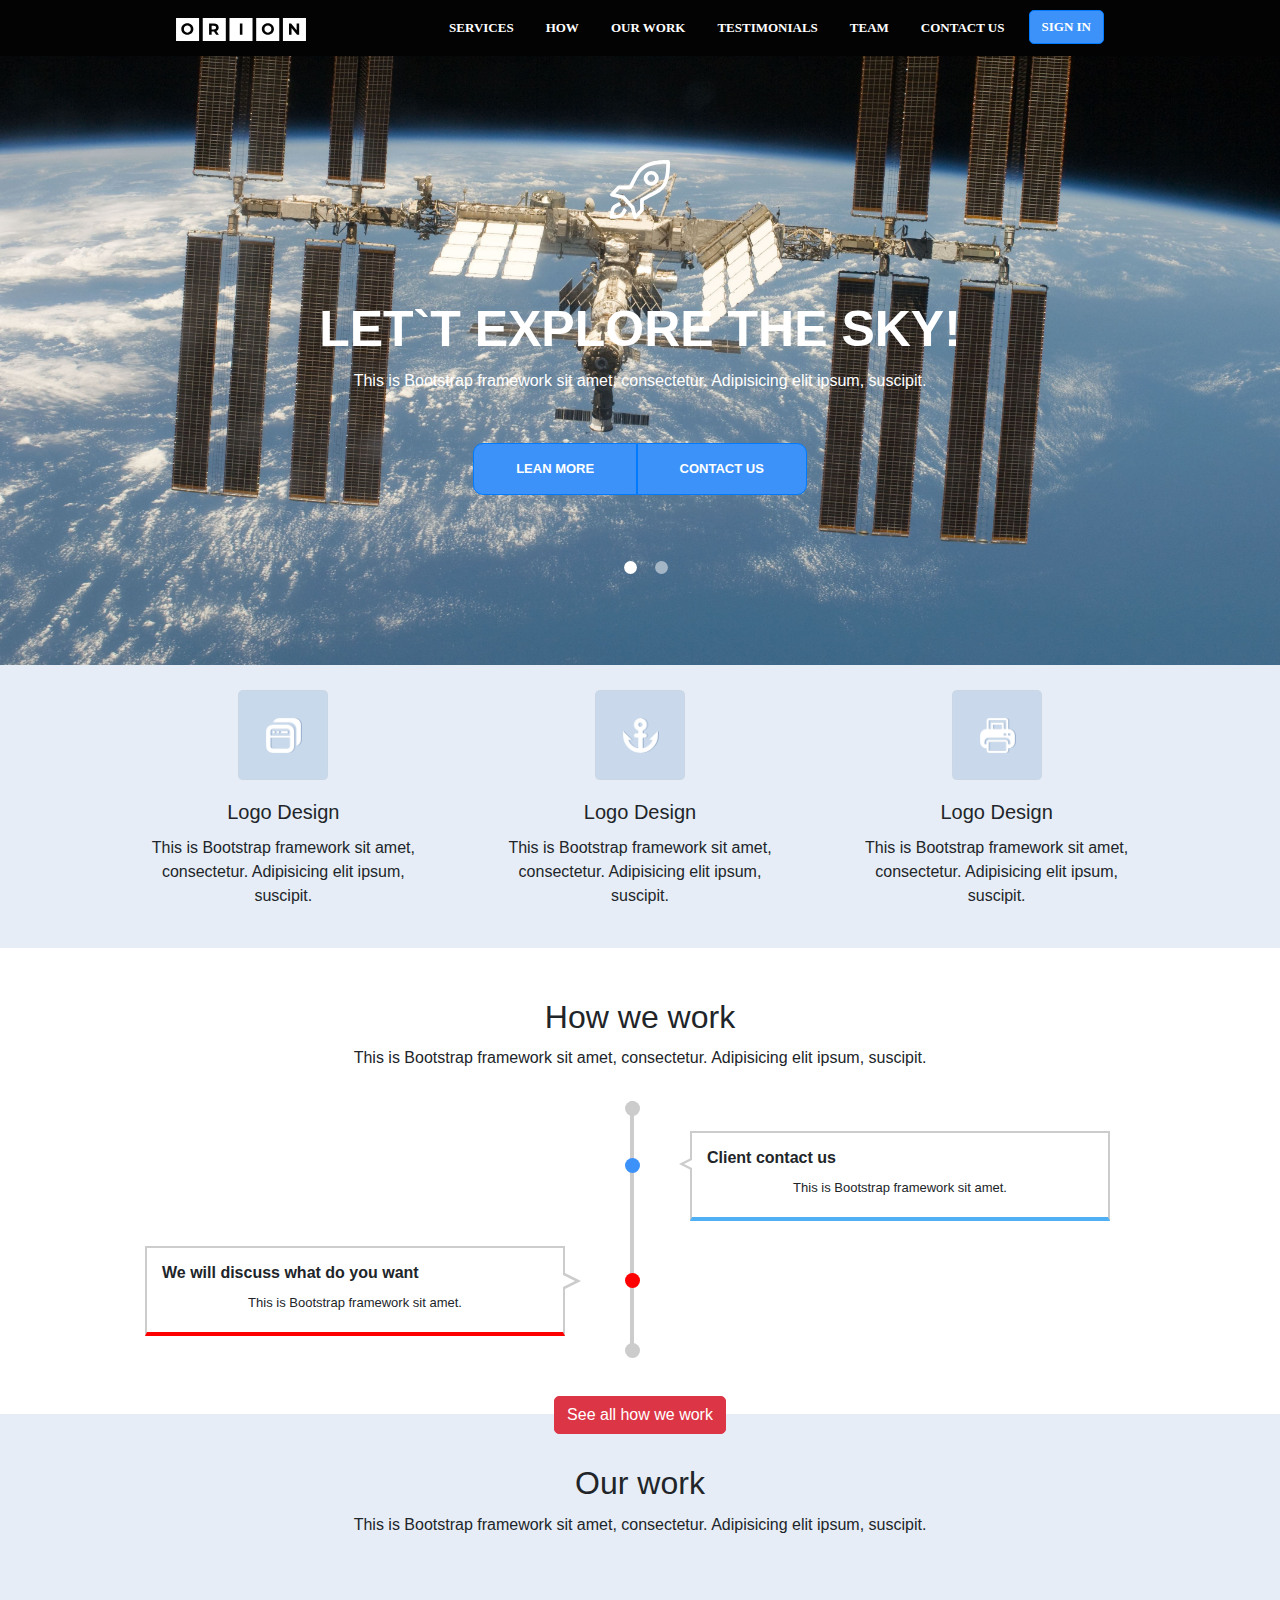
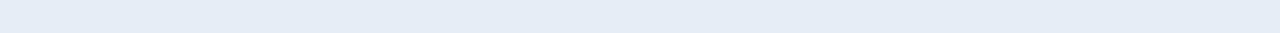
==== index.html @ 8bddecc2 "rocket" ====
<!doctype html>
<html lang="ru">
<head>
    <!-- Required meta tags -->
    <meta charset="utf-8">
    <meta name="viewport" content="width=device-width, initial-scale=1, shrink-to-fit=no">

    <!-- Bootstrap CSS -->
    <link rel="stylesheet" href="bootstrap-4/css/bootstrap.min.css">
    <link rel="stylesheet" href="css/style.css">

    <title>Test</title>
</head>
<body>
   <header>
        <nav class="navbar navbar-expand-lg navbar-dark" style="background-color: #030303"; >
          <a class="navbar-brand padding-l" href="#"><img class="logo" src="img/logo.svg"></a>
          <button class="navbar-toggler" type="button" data-toggle="collapse" data-target="#navbarSupportedContent" aria-controls="navbarSupportedContent" aria-expanded="false" aria-label="Toggle navigation">
            <span class="navbar-toggler-icon"></span>
          </button>

          <div class="collapse navbar-collapse" id="navbarSupportedContent">
            <ul class="navbar-nav ml-auto padding-r">
              <li class="nav-item active">
                <a class="nav-link" href="#">Services</a>
              </li>
             <li class="nav-item active">
                <a class="nav-link" href="#">How</a>
              </li>
             <li class="nav-item active">
                <a class="nav-link" href="#">Our work</a>
              </li>
              <li class="nav-item active">
                <a class="nav-link" href="#">Testimonials</a>
              </li>
              <li class="nav-item active">
                <a class="nav-link" href="#">Team</a>
              </li>
              <li class="nav-item active">
                <a class="nav-link" href="#">Contact us</a>
              </li>
              <li class="nav-item active">
                <a class="btn btn-primary style" href="#" role="button">Sign in</a>
              </li>
            </ul>
       </div>
    </nav>
   </header>
    
    <div class="slider hidden">
    <div id="carousel" class="carousel slide" data-ride="carousel">
      <ol class="carousel-indicators">
        <li data-target="#carousel" data-slide-to="0" class="active"></li>
        <li data-target="#carousel" data-slide-to="1"></li>
      </ol>
      <div class="carousel-inner">
        <div class="carousel-item active">
            <img src="img/main-picture-min.jpg" class="d-block w-100 up" alt="...">
            <div class="carousel-caption d-none d-md-block">
            
             <img class="rocket" src="img/rock.svg">
              <h1>LET`T EXPLORE THE SKY!</h1>
              <p>This is Bootstrap framework sit amet, consectetur. Adipisicing elit ipsum, suscipit.</p>
              <a class="btn btn-primary more" href="#" role="button">Lean more</a>
              <a class="btn btn-primary cont" href="#" role="button">Contact us</a>
            </div>
        </div>
        <div class="carousel-item">
          <img src="img/main-picture-min.jpg" class="d-block w-100 up" alt="...">
          <div class="carousel-caption d-none d-md-block">
             <img class="rocket" src="img/rock.svg">
              <h1>LET`T EXPLORE THE SKY!</h1>
              <p>This is Bootstrap framework sit amet, consectetur. Adipisicing elit ipsum, suscipit.</p>
              <a class="btn btn-primary more" href="#" role="button">Lean more</a>
              <a class="btn btn-primary cont" href="#" role="button">Contact us</a>
            </div>
        </div> 
      </div>
   </div>
    </div>
    
<div class="slider mobile">
    <div id="carousel" class="carousel slide" data-ride="carousel">
      <ol class="carousel-indicators">
        <li data-target="#carousel" data-slide-to="0" class="active"></li>
        <li data-target="#carousel" data-slide-to="1"></li>
      </ol>
      <div class="carousel-inner">
        <div class="carousel-item active">
            <img src="img/main-picture-mobile.jpg" class="d-block w-100 up" alt="...">
            <div class="carousel-caption">
            
             <img class="rocket" src="img/rock.svg">
              <h1>LET`T EXPLORE THE SKY!</h1>
              <p>This is Bootstrap framework sit amet, consectetur. Adipisicing elit ipsum, suscipit.</p>
              <a class="btn btn-primary more" href="#" role="button">Lean more</a>
              <a class="btn btn-primary cont" href="#" role="button">Contact us</a>
            </div>
        </div>
        <div class="carousel-item">
          <img src="img/main-picture-mobile.jpg" class="d-block w-100 up" alt="...">
          <div class="carousel-caption">
             <img class="rocket" src="img/rock.svg">
              <h1>LET`T EXPLORE THE SKY!</h1>
              <p>This is Bootstrap framework sit amet, consectetur. Adipisicing elit ipsum, suscipit.</p>
              <a class="btn btn-primary more" href="#" role="button">Lean more</a>
              <a class="btn btn-primary cont" href="#" role="button">Contact us</a>
            </div>
        </div> 
      </div>
   </div>
    </div>
    
    
    <div class="content"> 
    <div class="row">
        <div class="col-md-4">
            <div class="card">
              <img src="img/i1.svg" class="card-img-top" alt="...">
              <div class="card-body">
                <h5 class="card-title">Logo Design</h5>
                <p class="card-text">This is Bootstrap framework sit amet, consectetur. Adipisicing elit ipsum, suscipit.</p>
              </div>
            </div>
        </div>
        <div class="col-md-4">
            <div class="card">
              <img src="img/i2.svg" class="card-img-top" alt="...">
              <div class="card-body">
                <h5 class="card-title">Logo Design</h5>
                <p class="card-text">This is Bootstrap framework sit amet, consectetur. Adipisicing elit ipsum, suscipit.</p>
              </div>
            </div>
        </div>
        <div class="col-md-4">
           <div class="card">
              <img src="img/i3.svg" class="card-img-top" alt="...">
              <div class="card-body">
                <h5 class="card-title">Logo Design</h5>
                <p class="card-text">This is Bootstrap framework sit amet, consectetur. Adipisicing elit ipsum, suscipit.</p>
              </div>
            </div>
        </div>
    </div>
</div>
 
 <div class="container"> 
 <div class="row work">
     <div class="col-md-12">
         <h2>How we work</h2>
         <p>This is Bootstrap framework sit amet, consectetur. Adipisicing elit ipsum, suscipit.</p>
         
         <img class="mob mobile" src="img/mobile-pic.jpg"> 
         
         <div class="row hidden">
             <div class="col">
                 <div class="rectangle-red">
                   <h6>We will discuss what do you want</h6>
                   <p>This is Bootstrap framework sit amet.</p>
                   <div class="triangle-red">
                     <div class="triangle-white1"></div>
                   </div>
                </div>
             </div>
             
             <div class="col">
                <div class="vl">
                    <div class="circle-top"></div>
                    <div class="circle-blue"></div>
                    <div class="circle-red"></div> 
                    <div class="circle-bottom"></div>
                    
                </div> 
             
             <div class="col"> 
                 <div class="rectangle-blue">
                   <h6>Client contact us</h6> 
                   <p>This is Bootstrap framework sit amet.</p>
                  <div class="triangle-blue">
                      <div class="triangle-white2"></div>
                  </div>
                 </div>
             </div>
         </div>
     </div>
     
 </div>
 </div>
    </div>
 
 
 <div class="see">
     <button type="button" class="btn btn-danger">See all how we work</button>
 </div>
 <div class="container-fluid">
  <div class="row footer">
     <div class="col-md-12">
         <h2>Our work</h2>
         <p>This is Bootstrap framework sit amet, consectetur. Adipisicing elit ipsum, suscipit.</p>
     </div>
     
 </div>
 </div>
  
   
    <!-- Optional JavaScript -->
    <!-- jQuery first, then Popper.js, then Bootstrap JS -->
    <script src="js/jquery/jquery-3.4.1.min.js"></script>
    <script src="js/popper.min.js"></script>
    <script src="bootstrap-4/js/bootstrap.min.js"></script>
    <script src="js/main.js"></script>
</body>
</html>
---- css/style.css ----
.padding-r{
    margin-right: 160px;   
}
.padding-l{
    margin-left: 160px;    
}

ul a{
    margin-left: 16px;
    text-transform: uppercase;
    font-family: montserrat;  
    font-size: 13px;
    font-weight: bold;
}
ul a:hover{
  border-radius: 5px; 
    background: #3c92f9;
}

.mobile {
        display: none; 
    }

img.logo {
    width: 130px;
    height: auto;
}
img.rocket { 
    width: 60px;
    height: auto; 
    margin-bottom: 80px;
}

.btn-primary.style{
   font-family: montserrat;  
    font-size: 13px;
    font-weight: bold; 
    border-radius: 5px; 
    background: #3c92f9;
}

.carousel-indicators li {
  width: 13px;
  height: 13px;
  border-radius: 100%;
  margin-bottom: 65px; 
  margin-left: 15px;
}

.up {
    margin-top: -240px; 
   
}

h1 {
    //margin-bottom: 180px; 
    font-weight: bold; 
    font-size: 50px;
}
.carousel-caption p {
   margin-bottom: 50px;   
}

.btn.cont{
    background: #3c92f9;
    padding: 15px 42px;
    font-size: 13px;
    text-transform: uppercase;
    font-weight: bold;
    border-radius: 0 10px 10px 0;
    margin-bottom: 130px;
    margin-left: -2.5px;
}
.btn.more{
    background: #3c92f9;
    padding: 15px 42px;
    font-size: 13px;
    text-transform: uppercase;
    font-weight: bold;
    border-radius:  10px 0 0 10px;
    margin-bottom: 130px;
    margin-right: -2.5px;
}

.content {
    background: #e6edf6;
    padding: 25px 120px 20px 120px;
}

.card{
    background: #e6edf6; 
    border: 0;
}

.card img {
    max-width: 90px; 
    height: auto;
    align-self: center; 
}
.card-body {
   // background: #e6edf6; 
    text-align: center;   
}

.work {
    padding: 40px;
}
.work h2,p{
    text-align: center;
    margin-top: 10px;
}

.rectangle-red { 
    width: 420px; 
    height: 90px; 
    border: 2px solid #ccc;
    padding: 15px;
    padding-bottom: 25px; 
    font-size: 13px;
    margin: 20px; 
    margin-top: 160px;
    border-bottom: 4px solid red; 
}
.rectangle-blue { 
    width: 420px; 
    height: 90px; 
    border: 2px solid #ccc;
    padding: 15px;
    font-size: 13px;
    margin: 20px;
    margin-top: -220px; 
    border-bottom: 4px solid #4fb1f3; 
}
h6 {
   font-weight: bold;  
}
.triangle-red {
width: 0; 
height: 0;
border-top: 8px solid transparent;
border-left: 16px solid #ccc;
border-bottom: 8px solid transparent;
 //position: relative;
    margin-left: 403px;
    margin-top: -55px;       
}
.triangle-white1 {
width: 0; 
height: 0;
border-top: 6px solid transparent; 
border-left: 12px solid #fff;
border-bottom: 6px solid transparent;
    margin-left: -18px;
    margin-top: -6px;       
}

.triangle-blue {
width: 0; 
height: 0;
border-top: 6px solid transparent;
border-right: 12px solid #ccc;
border-bottom: 6px solid transparent;
    margin-left: -28px;  
    margin-top: -55px;       
}

.triangle-white2 {
width: 0; 
height: 0;
border-top: 4px solid transparent;
border-right: 8px solid #fff;
border-bottom: 4px solid transparent;
 //position: relative;
    margin-left: 5px;
    margin-top: -4px;       
}

.vl {
    border-left: 4px solid #ccc;
    height: 250px;
    margin-left: -25px;
    margin-top: 15px;
}

.circle-top {
    width: 15px; 
    height: 15px;
    background: #ccc;
    border-radius: 50%;
    margin-left: -9px;
}

.circle-bottom {
    width: 15px; 
    height: 15px;
    background: #ccc;
    border-radius: 50%;
    margin-left: -9px;
    margin-top: 55px;
}

.circle-blue {
    width: 15px; 
    height: 15px;
    background: #3c92f9;
    border-radius: 50%;
    margin-left: -9px;
    margin-top: 42px; 
} 

.circle-red {
    width: 15px; 
    height: 15px;
    background: red;
    border-radius: 50%;
    margin-left: -9px;
    margin-top: 100px; 
} 

.see {
    text-align: center;
    margin-bottom: -20px;
}
.btn-danger{
    border-radius: 5px;
}

.footer {
    background: #e6edf6;
    padding: 50px 10px 80px 10px;
}
.footer h2 {
    text-align: center;
}

 img.mob{
       width: 100%;
       height: auto;
 }


/* @media
–––––––––––––––––––––––––––––––––––––––––––––––––– */

@media only screen and (max-width : 480px){
 .up {
    margin-top: -2px; 
    margin-bottom: -4px; 
   
   }
    
 .hidden {
        display: none; 
    }
    
.mobile {
        display: inline-block; 
    }
    
 .padding-l{
    margin-left: 20px;    
  }
    
.content {
     padding: 25px 10px;   
 } 
.work {
    padding: 30px 0; 
}
    
  img.rocket { 
    width: 40px;
    height: auto;
    margin-bottom: -10px;
}
.carousel-indicators li {
  width: 12px;
  height: 12px;
  border-radius: 100%;
  margin-bottom: 5px; 
    margin-left: 15px;
} 
    
 h1 {
    margin-bottom: 20px; 
    // margin-top: 50px;
    font-weight: bold; 
    font-size: 20px;
}
    
.btn.cont{
    padding: 12px 20px;
    font-size: 11px;
    border-radius: 0 10px 10px 0;
}
.btn.more{
    padding: 12px 20px;
    font-size: 11px;;
    border-radius:  10px 0 0 10px;
 }
  
    
}
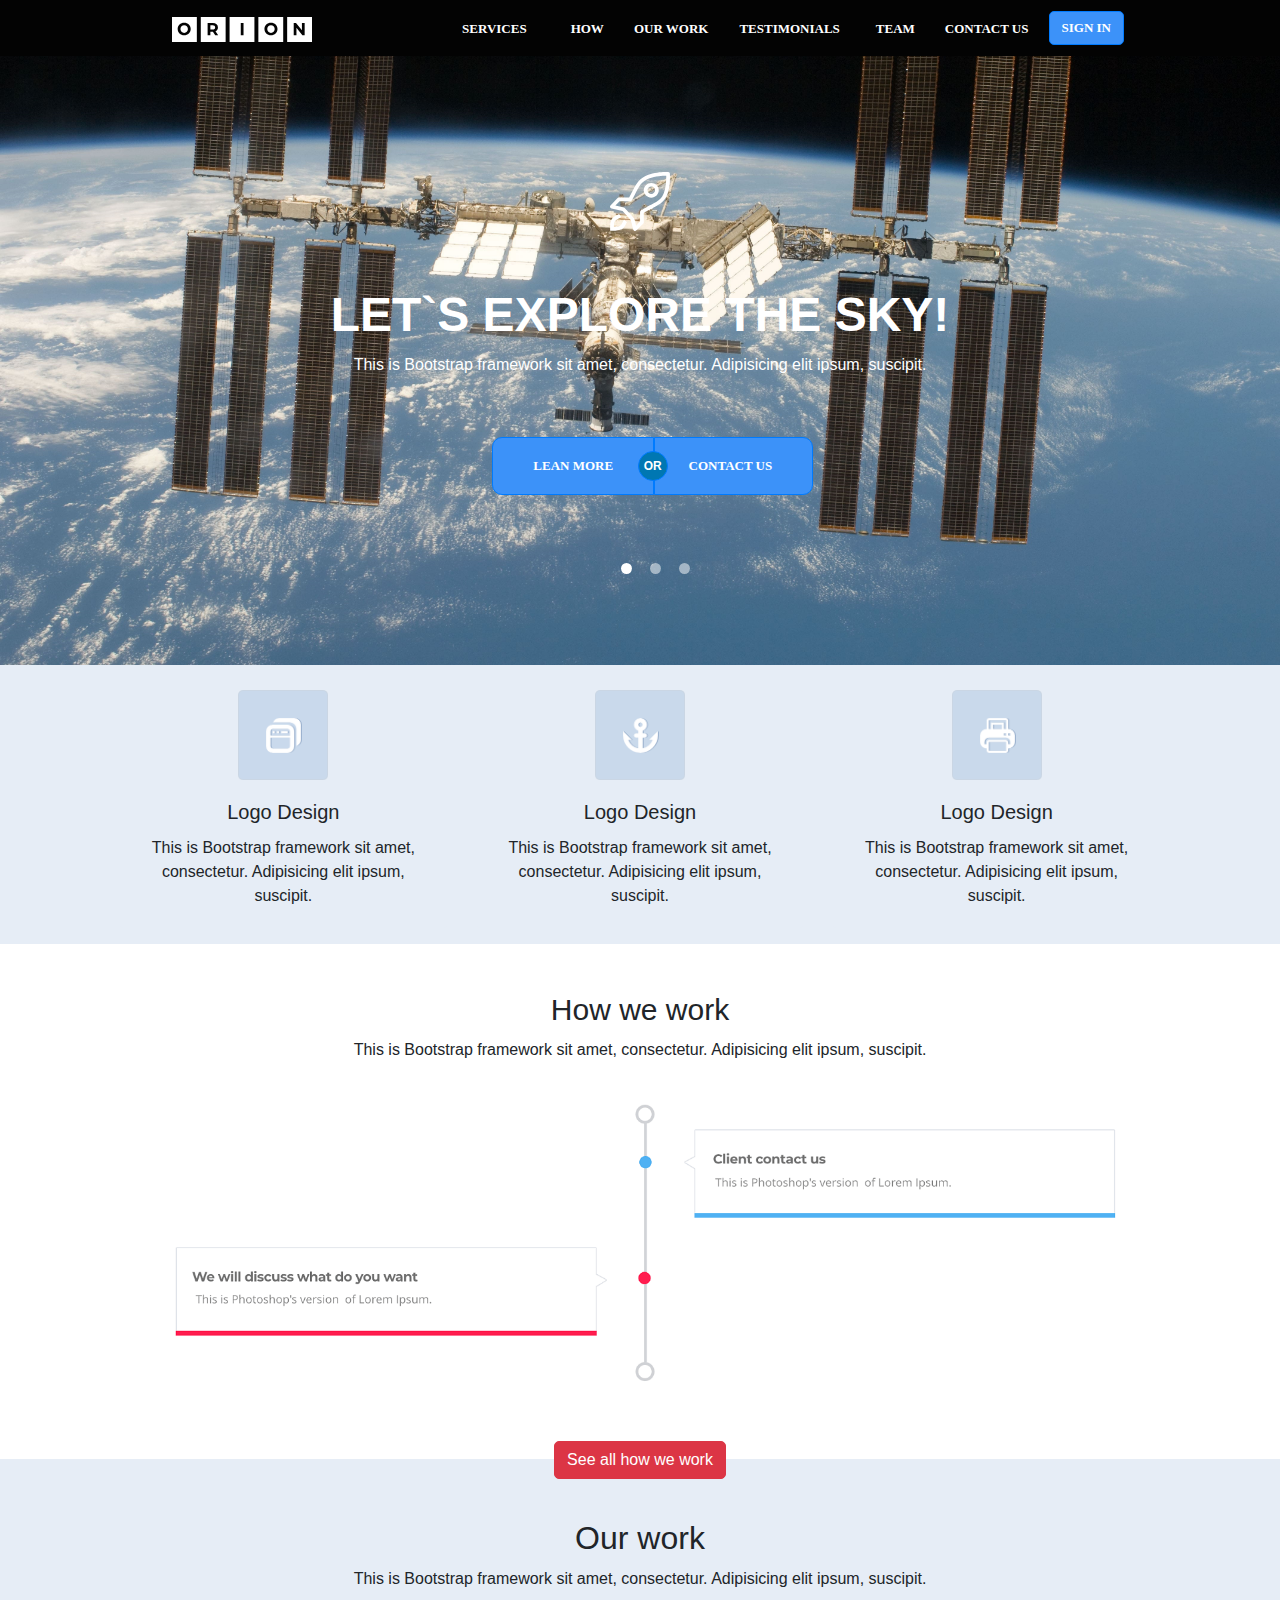
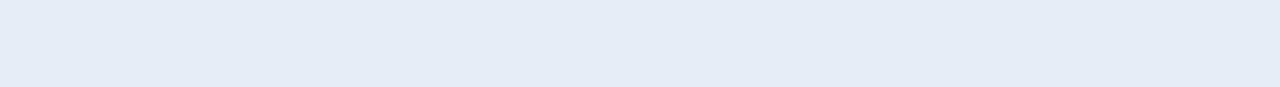
==== commit 3bd74fbe: "new version" ====
--- a/index.html
+++ b/index.html
@@ -22,22 +22,22 @@
           <div class="collapse navbar-collapse" id="navbarSupportedContent">
             <ul class="navbar-nav ml-auto padding-r">
               <li class="nav-item active">
-                <a class="nav-link" href="#">Services</a>
+                <a class="nav-link" id="nav-item1" href="#">Services</a>
               </li>
              <li class="nav-item active">
-                <a class="nav-link" href="#">How</a>
+                <a class="nav-link" id="nav-item2" href="#">How</a>
               </li>
              <li class="nav-item active">
-                <a class="nav-link" href="#">Our work</a>
-              </li>
-              <li class="nav-item active">
-                <a class="nav-link" href="#">Testimonials</a>
-              </li>
-              <li class="nav-item active">
-                <a class="nav-link" href="#">Team</a>
-              </li>
-              <li class="nav-item active">
-                <a class="nav-link" href="#">Contact us</a>
+                <a class="nav-link" id="nav-item3" href="#">Our work</a>
+              </li>
+              <li class="nav-item active">
+                <a class="nav-link" id="nav-item4" href="#">Testimonials</a>
+              </li>
+              <li class="nav-item active">
+                <a class="nav-link" id="nav-item5" href="#">Team</a>
+              </li>
+              <li class="nav-item active">
+                <a class="nav-link" id="nav-item6" href="#">Contact us</a>
               </li>
               <li class="nav-item active">
                 <a class="btn btn-primary style" href="#" role="button">Sign in</a>
@@ -49,32 +49,42 @@
     
     <div class="slider hidden">
     <div id="carousel" class="carousel slide" data-ride="carousel">
+     <div id="indicators-div">
       <ol class="carousel-indicators">
         <li data-target="#carousel" data-slide-to="0" class="active"></li>
         <li data-target="#carousel" data-slide-to="1"></li>
+        <li data-target="#carousel" data-slide-to="1"></li>
       </ol>
+      </div>
       <div class="carousel-inner">
         <div class="carousel-item active">
             <img src="img/main-picture-min.jpg" class="d-block w-100 up" alt="...">
             <div class="carousel-caption d-none d-md-block">
             
              <img class="rocket" src="img/rock.svg">
+             <div class="main-title">
+              <h1>LET`S EXPLORE THE SKY!</h1>
+              <p>This is Bootstrap framework sit amet, consectetur. Adipisicing elit ipsum, suscipit.</p>
+              </div>
+              
+              <div class="buttons">
+                  <a class="btn btn-primary more" href="#" role="button">Lean more</a>
+                  <a class="btn btn-primary cont" href="#" role="button">Contact us</a>
+                  <a class="btn btn-primary center">or</a> 
+              </div>
+            </div>
+        </div>
+        <!--<div class="carousel-item">
+          <img src="img/main-picture-min.jpg" class="d-block w-100 up" alt="...">
+          <div class="carousel-caption d-none d-md-block">
+             <img class="rocket" src="img/rock.svg">
               <h1>LET`T EXPLORE THE SKY!</h1>
               <p>This is Bootstrap framework sit amet, consectetur. Adipisicing elit ipsum, suscipit.</p>
               <a class="btn btn-primary more" href="#" role="button">Lean more</a>
               <a class="btn btn-primary cont" href="#" role="button">Contact us</a>
             </div>
-        </div>
-        <div class="carousel-item">
-          <img src="img/main-picture-min.jpg" class="d-block w-100 up" alt="...">
-          <div class="carousel-caption d-none d-md-block">
-             <img class="rocket" src="img/rock.svg">
-              <h1>LET`T EXPLORE THE SKY!</h1>
-              <p>This is Bootstrap framework sit amet, consectetur. Adipisicing elit ipsum, suscipit.</p>
-              <a class="btn btn-primary more" href="#" role="button">Lean more</a>
-              <a class="btn btn-primary cont" href="#" role="button">Contact us</a>
-            </div>
-        </div> 
+        </div> -->
+        
       </div>
    </div>
     </div>
@@ -84,29 +94,38 @@
       <ol class="carousel-indicators">
         <li data-target="#carousel" data-slide-to="0" class="active"></li>
         <li data-target="#carousel" data-slide-to="1"></li>
+        <li data-target="#carousel" data-slide-to="1"></li>
       </ol>
       <div class="carousel-inner">
         <div class="carousel-item active">
             <img src="img/main-picture-mobile.jpg" class="d-block w-100 up" alt="...">
-            <div class="carousel-caption">
+            <div class="carousel-caption" style="left: 0px;right: 0px;">
             
+             <img class="rocket" src="img/rock.svg">
+             <div class="main-title">
+            
+              <h1>LET`S EXPLORE THE SKY!</h1>
+              <p>This is Bootstrap framework sit amet, consectetur. Adipisicing elit ipsum, suscipit.</p>
+            </div>
+             
+              <div class="buttons">
+                  <a class="btn btn-primary more" href="#" role="button">Lean more</a>
+                  <a class="btn btn-primary cont" href="#" role="button">Contact us</a>
+                  <a class="btn btn-primary center">or</a> 
+              </div>
+            </div>
+        </div>
+       <!--<div class="carousel-item">
+          <img src="img/main-picture-mobile.jpg" class="d-block w-100 up" alt="...">
+          <div class="carousel-caption">
              <img class="rocket" src="img/rock.svg">
               <h1>LET`T EXPLORE THE SKY!</h1>
               <p>This is Bootstrap framework sit amet, consectetur. Adipisicing elit ipsum, suscipit.</p>
               <a class="btn btn-primary more" href="#" role="button">Lean more</a>
               <a class="btn btn-primary cont" href="#" role="button">Contact us</a>
             </div>
-        </div>
-        <div class="carousel-item">
-          <img src="img/main-picture-mobile.jpg" class="d-block w-100 up" alt="...">
-          <div class="carousel-caption">
-             <img class="rocket" src="img/rock.svg">
-              <h1>LET`T EXPLORE THE SKY!</h1>
-              <p>This is Bootstrap framework sit amet, consectetur. Adipisicing elit ipsum, suscipit.</p>
-              <a class="btn btn-primary more" href="#" role="button">Lean more</a>
-              <a class="btn btn-primary cont" href="#" role="button">Contact us</a>
-            </div>
-        </div> 
+        </div> -->
+        
       </div>
    </div>
     </div>
@@ -153,35 +172,7 @@
          <img class="mob mobile" src="img/mobile-pic.jpg"> 
          
          <div class="row hidden">
-             <div class="col">
-                 <div class="rectangle-red">
-                   <h6>We will discuss what do you want</h6>
-                   <p>This is Bootstrap framework sit amet.</p>
-                   <div class="triangle-red">
-                     <div class="triangle-white1"></div>
-                   </div>
-                </div>
-             </div>
-             
-             <div class="col">
-                <div class="vl">
-                    <div class="circle-top"></div>
-                    <div class="circle-blue"></div>
-                    <div class="circle-red"></div> 
-                    <div class="circle-bottom"></div>
-                    
-                </div> 
-             
-             <div class="col"> 
-                 <div class="rectangle-blue">
-                   <h6>Client contact us</h6> 
-                   <p>This is Bootstrap framework sit amet.</p>
-                  <div class="triangle-blue">
-                      <div class="triangle-white2"></div>
-                  </div>
-                 </div>
-             </div>
-         </div>
+            <img class="middle" src="img/seredina-min.png">
      </div>
      
  </div>
--- a/css/style.css
+++ b/css/style.css
@@ -1,12 +1,12 @@
 .padding-r{
-    margin-right: 160px;   
+    margin-right: 140px;   
 }
 .padding-l{
-    margin-left: 160px;    
+    margin-left: 156px;    
 }
 
 ul a{
-    margin-left: 16px;
+    margin-left: 12px;
     text-transform: uppercase;
     font-family: montserrat;  
     font-size: 13px;
@@ -14,7 +14,38 @@
 }
 ul a:hover{
   border-radius: 5px; 
-    background: #3c92f9;
+  background: #3c92f9;
+}
+
+#navbarSupportedContent {
+    margin-top: 2px;
+}
+
+#nav-item1 {
+    //margin-left: 8px;
+    //margin-right: 6px;
+}
+
+#nav-item2 {
+    margin-left: 28px;
+    margin-right: -6px;
+}
+
+#nav-item3 {
+    margin-left: 20px;
+    margin-right: 5px;
+}
+#nav-item4 {
+    margin-right: 10px;
+}
+#nav-item5 {
+    margin-right: -16px;
+}
+#nav-item6 {
+    margin-left: 30px;
+}
+.nav-link {
+    margin-left: 10px;
 }
 
 .mobile {
@@ -22,13 +53,14 @@
     }
 
 img.logo {
-    width: 130px;
+    width: 140px;
     height: auto;
 }
+
 img.rocket { 
     width: 60px;
     height: auto; 
-    margin-bottom: 80px;
+    margin-bottom: 55px;
 }
 
 .btn-primary.style{
@@ -40,51 +72,78 @@
 }
 
 .carousel-indicators li {
-  width: 13px;
-  height: 13px;
+  width: 11px;
+  height: 11px;
   border-radius: 100%;
   margin-bottom: 65px; 
   margin-left: 15px;
 }
 
+#indicators-div ol{
+       margin-left: 210px;   
+    
+  }
+
 .up {
     margin-top: -240px; 
    
 }
 
 h1 {
-    //margin-bottom: 180px; 
     font-weight: bold; 
-    font-size: 50px;
-}
+    font-size: 48px;
+}
+.main-title {
+    margin-bottom: -10px; 
+} 
 .carousel-caption p {
-   margin-bottom: 50px;   
+   margin-bottom: 70px;   
 }
 
 .btn.cont{
     background: #3c92f9;
-    padding: 15px 42px;
+    padding: 18px 40px 18px 34px;
     font-size: 13px;
     text-transform: uppercase;
     font-weight: bold;
     border-radius: 0 10px 10px 0;
     margin-bottom: 130px;
-    margin-left: -2.5px;
+    margin-left: -2.5px; 
+    font-family: montserrat;
 }
 .btn.more{
     background: #3c92f9;
-    padding: 15px 42px;
+    padding: 18px 40px 18px 40px;
     font-size: 13px;
     text-transform: uppercase;
     font-weight: bold;
     border-radius:  10px 0 0 10px;
     margin-bottom: 130px;
     margin-right: -2.5px;
+    font-family: montserrat;  
+}
+
+.btn.center {
+    font-size: 12px;
+    font-weight: 700;
+    padding: 5px;
+    border-radius: 50%;
+    background: #0077b2;
+    text-transform: uppercase;
+    color: #fff;
+    position: relative;
+    right: 180px;
+    top: -65px;
+    z-index: 1;
+}
+
+.buttons{
+    margin-left: 60px;
 }
 
 .content {
     background: #e6edf6;
-    padding: 25px 120px 20px 120px;
+    padding: 25px 120px 16px 120px;
 }
 
 .card{
@@ -103,119 +162,30 @@
 }
 
 .work {
-    padding: 40px;
+    padding:  38px 0 50px 0;
 }
 .work h2,p{
     text-align: center;
     margin-top: 10px;
 }
-
-.rectangle-red { 
-    width: 420px; 
-    height: 90px; 
-    border: 2px solid #ccc;
-    padding: 15px;
-    padding-bottom: 25px; 
-    font-size: 13px;
-    margin: 20px; 
-    margin-top: 160px;
-    border-bottom: 4px solid red; 
-}
-.rectangle-blue { 
-    width: 420px; 
-    height: 90px; 
-    border: 2px solid #ccc;
-    padding: 15px;
-    font-size: 13px;
-    margin: 20px;
-    margin-top: -220px; 
-    border-bottom: 4px solid #4fb1f3; 
-}
+.work h2 {
+    font-size: 30px;
+}
+
+img.middle{
+    height: 295px;
+    margin-top: 18px; 
+    margin-left: 100px;
+    //margin-right: 0; 
+}
+
+
+
+
 h6 {
    font-weight: bold;  
 }
-.triangle-red {
-width: 0; 
-height: 0;
-border-top: 8px solid transparent;
-border-left: 16px solid #ccc;
-border-bottom: 8px solid transparent;
- //position: relative;
-    margin-left: 403px;
-    margin-top: -55px;       
-}
-.triangle-white1 {
-width: 0; 
-height: 0;
-border-top: 6px solid transparent; 
-border-left: 12px solid #fff;
-border-bottom: 6px solid transparent;
-    margin-left: -18px;
-    margin-top: -6px;       
-}
-
-.triangle-blue {
-width: 0; 
-height: 0;
-border-top: 6px solid transparent;
-border-right: 12px solid #ccc;
-border-bottom: 6px solid transparent;
-    margin-left: -28px;  
-    margin-top: -55px;       
-}
-
-.triangle-white2 {
-width: 0; 
-height: 0;
-border-top: 4px solid transparent;
-border-right: 8px solid #fff;
-border-bottom: 4px solid transparent;
- //position: relative;
-    margin-left: 5px;
-    margin-top: -4px;       
-}
-
-.vl {
-    border-left: 4px solid #ccc;
-    height: 250px;
-    margin-left: -25px;
-    margin-top: 15px;
-}
-
-.circle-top {
-    width: 15px; 
-    height: 15px;
-    background: #ccc;
-    border-radius: 50%;
-    margin-left: -9px;
-}
-
-.circle-bottom {
-    width: 15px; 
-    height: 15px;
-    background: #ccc;
-    border-radius: 50%;
-    margin-left: -9px;
-    margin-top: 55px;
-}
-
-.circle-blue {
-    width: 15px; 
-    height: 15px;
-    background: #3c92f9;
-    border-radius: 50%;
-    margin-left: -9px;
-    margin-top: 42px; 
-} 
-
-.circle-red {
-    width: 15px; 
-    height: 15px;
-    background: red;
-    border-radius: 50%;
-    margin-left: -9px;
-    margin-top: 100px; 
-} 
+
 
 .see {
     text-align: center;
@@ -227,7 +197,7 @@
 
 .footer {
     background: #e6edf6;
-    padding: 50px 10px 80px 10px;
+    padding: 60px 10px 80px 10px;
 }
 .footer h2 {
     text-align: center;
@@ -242,14 +212,14 @@
 /* @media
 –––––––––––––––––––––––––––––––––––––––––––––––––– */
 
-@media only screen and (max-width : 480px){
+@media only screen and (max-width : 340px){
  .up {
-    margin-top: -2px; 
-    margin-bottom: -4px; 
+    margin-top: 0; 
+    margin-bottom: 0; 
    
    }
     
- .hidden {
+.hidden {
         display: none; 
     }
     
@@ -257,8 +227,8 @@
         display: inline-block; 
     }
     
- .padding-l{
-    margin-left: 20px;    
+.padding-l{
+    margin-left: 15px;    
   }
     
 .content {
@@ -268,36 +238,67 @@
     padding: 30px 0; 
 }
     
-  img.rocket { 
-    width: 40px;
+img.logo {
+    width: 130px;
     height: auto;
-    margin-bottom: -10px;
+}
+    
+    
+img.rocket { 
+    width: 50px;
+    height: auto; 
+    margin-bottom: 25px;
 }
 .carousel-indicators li {
-  width: 12px;
-  height: 12px;
+  width: 10px;
+  height: 10px;
   border-radius: 100%;
-  margin-bottom: 5px; 
-    margin-left: 15px;
+  margin-bottom: 10px; 
+     
 } 
+
     
  h1 {
-    margin-bottom: 20px; 
+    //margin-bottom: 20px; 
     // margin-top: 50px;
     font-weight: bold; 
-    font-size: 20px;
+    font-size: 22px;
 }
     
 .btn.cont{
-    padding: 12px 20px;
-    font-size: 11px;
+    padding: 18px 30px 18px 30px;
+    font-size: 13px;
     border-radius: 0 10px 10px 0;
+    margin-bottom: 10px;
+    margin-right: -2.5px;
+    
 }
 .btn.more{
-    padding: 12px 20px;
-    font-size: 11px;;
+    padding: 18px 30px 18px 30px;
+    font-size: 13px;
     border-radius:  10px 0 0 10px;
+    margin-bottom: 10px;
+    margin-right: -2.5px;
+    
  }
+    
+.btn.center {
+    font-size: 10px;
+    font-weight: 700;
+    padding: 5px;
+    position: relative;
+    right: 1px;
+    top: -53px;
+    z-index: 1;
+}
+
+.buttons{
+    margin-left: 5px;
+    //margin-top: 50px;
+}    
   
+.main-title {
+    //margin-bottom: 70px; 
+ }     
     
 }